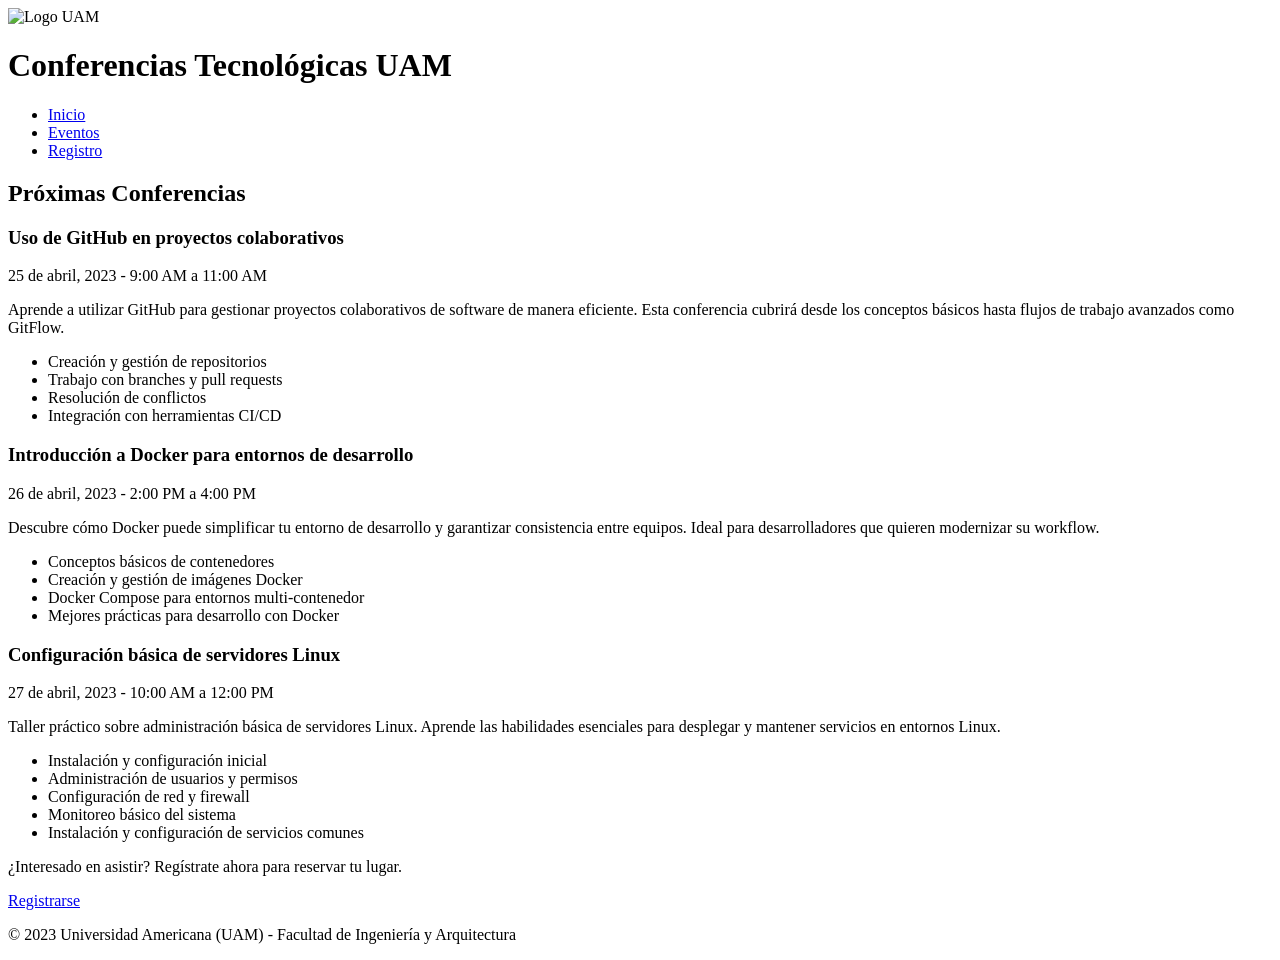
==== eventos.html @ 819c4a8e "Se subio las paginas html del proyecto" ====
<!DOCTYPE html>
<html lang="es">
<head>
    <meta charset="UTF-8">
    <meta name="viewport" content="width=device-width, initial-scale=1.0">
    <title>Eventos Tecnológicos UAM</title>
    <link rel="stylesheet" href="css/styles.css">
</head>
<body>
    <header>
        <div class="logo">
            <img src="img/logo-uam.png" alt="Logo UAM">
            <h1>Conferencias Tecnológicas UAM</h1>
        </div>
        <nav>
            <ul>
                <li><a href="index.html">Inicio</a></li>
                <li><a href="eventos.html" class="active">Eventos</a></li>
                <li><a href="registro.html">Registro</a></li>
            </ul>
        </nav>
    </header>

    <main>
        <section class="eventos">
            <h2>Próximas Conferencias</h2>
            
            <article class="evento">
                <h3>Uso de GitHub en proyectos colaborativos</h3>
                <p class="fecha">25 de abril, 2023 - 9:00 AM a 11:00 AM</p>
                <p class="descripcion">Aprende a utilizar GitHub para gestionar proyectos colaborativos de software de manera eficiente. Esta conferencia cubrirá desde los conceptos básicos hasta flujos de trabajo avanzados como GitFlow.</p>
                <ul class="temas">
                    <li>Creación y gestión de repositorios</li>
                    <li>Trabajo con branches y pull requests</li>
                    <li>Resolución de conflictos</li>
                    <li>Integración con herramientas CI/CD</li>
                </ul>
            </article>
            
            <article class="evento">
                <h3>Introducción a Docker para entornos de desarrollo</h3>
                <p class="fecha">26 de abril, 2023 - 2:00 PM a 4:00 PM</p>
                <p class="descripcion">Descubre cómo Docker puede simplificar tu entorno de desarrollo y garantizar consistencia entre equipos. Ideal para desarrolladores que quieren modernizar su workflow.</p>
                <ul class="temas">
                    <li>Conceptos básicos de contenedores</li>
                    <li>Creación y gestión de imágenes Docker</li>
                    <li>Docker Compose para entornos multi-contenedor</li>
                    <li>Mejores prácticas para desarrollo con Docker</li>
                </ul>
            </article>
            
            <article class="evento">
                <h3>Configuración básica de servidores Linux</h3>
                <p class="fecha">27 de abril, 2023 - 10:00 AM a 12:00 PM</p>
                <p class="descripcion">Taller práctico sobre administración básica de servidores Linux. Aprende las habilidades esenciales para desplegar y mantener servicios en entornos Linux.</p>
                <ul class="temas">
                    <li>Instalación y configuración inicial</li>
                    <li>Administración de usuarios y permisos</li>
                    <li>Configuración de red y firewall</li>
                    <li>Monitoreo básico del sistema</li>
                    <li>Instalación y configuración de servicios comunes</li>
                </ul>
            </article>
            
            <div class="cta">
                <p>¿Interesado en asistir? Regístrate ahora para reservar tu lugar.</p>
                <a href="registro.html" class="btn">Registrarse</a>
            </div>
        </section>
    </main>

    <footer>
        <p>&copy; 2023 Universidad Americana (UAM) - Facultad de Ingeniería y Arquitectura</p>
    </footer>
</body>
</html>
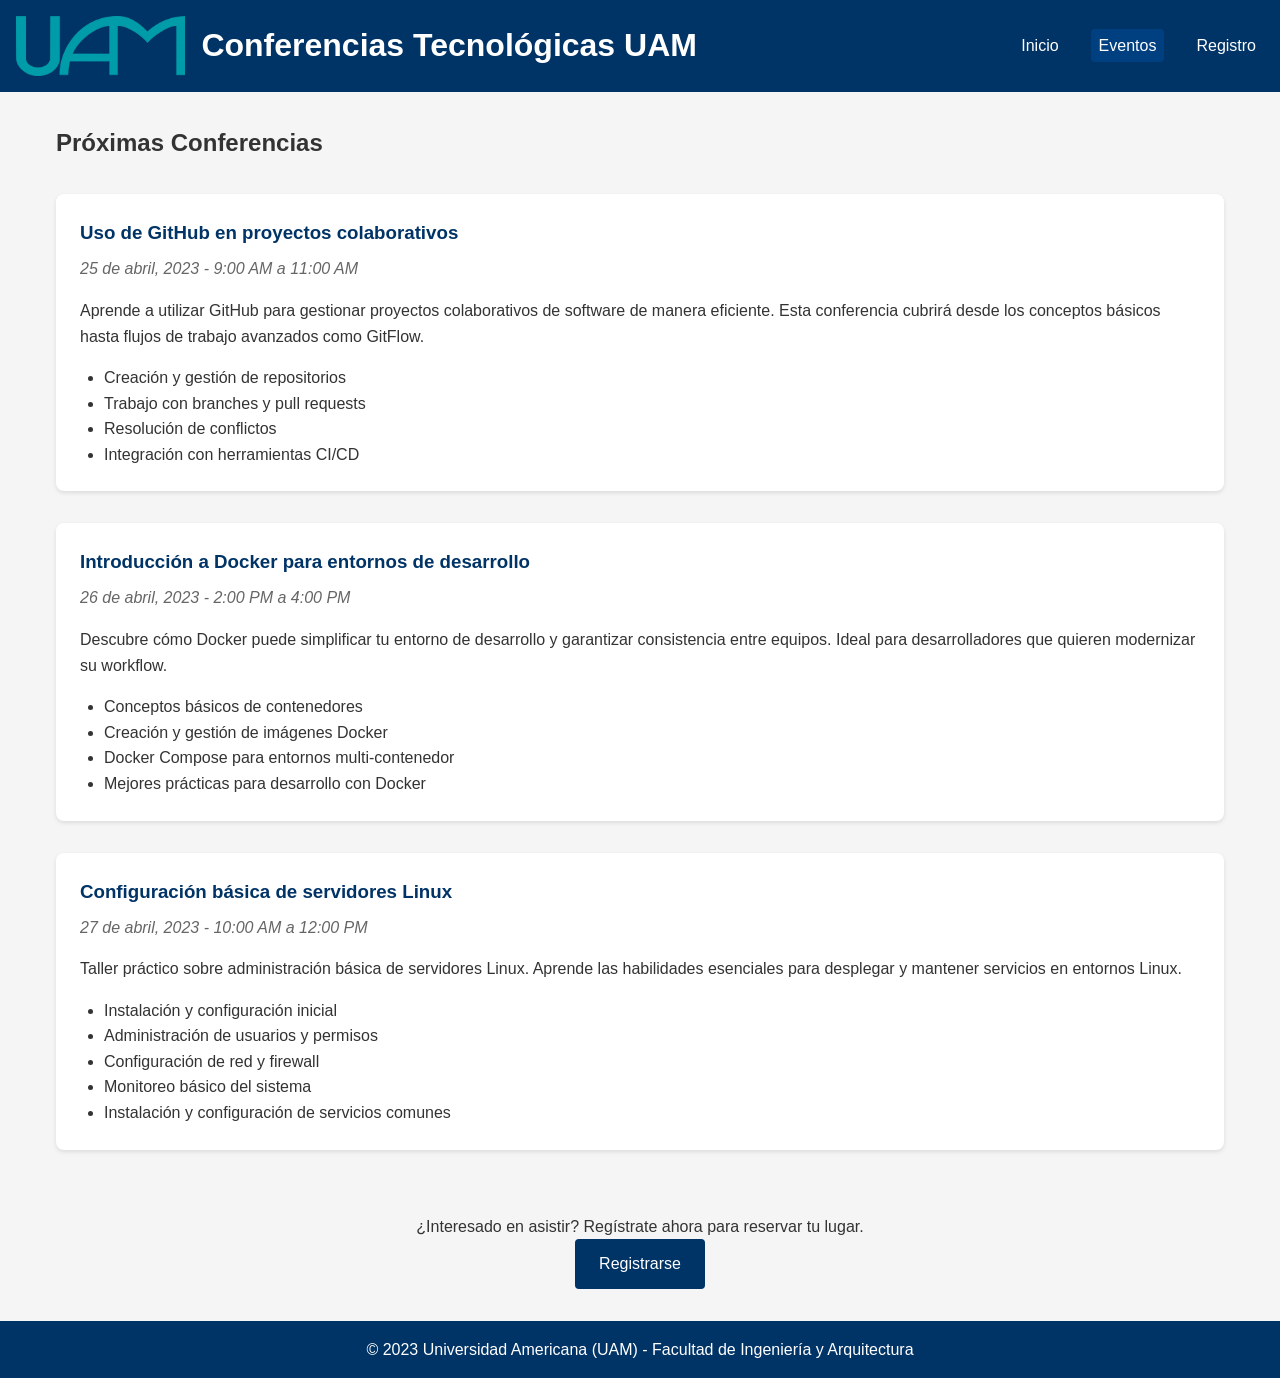
==== commit 6a662985: "Se agrego carrusel.css y imagenes locales en el proyecto" ====
--- a/eventos.html
+++ b/eventos.html
@@ -9,7 +9,7 @@
 <body>
     <header>
         <div class="logo">
-            <img src="img/logo-uam.png" alt="Logo UAM">
+            <img src="images/logo-uam.png" alt="Logo UAM">
             <h1>Conferencias Tecnológicas UAM</h1>
         </div>
         <nav>
--- a/css/styles.css
+++ b/css/styles.css
@@ -0,0 +1,205 @@
+/* Estilos generales */
+* {
+    margin: 0;
+    padding: 0;
+    box-sizing: border-box;
+    font-family: 'Segoe UI', Tahoma, Geneva, Verdana, sans-serif;
+}
+
+body {
+    line-height: 1.6;
+    color: #333;
+    background-color: #f5f5f5;
+}
+
+header {
+    background-color: #003366;
+    color: white;
+    padding: 1rem;
+    display: flex;
+    justify-content: space-between;
+    align-items: center;
+    flex-wrap: wrap;
+}
+
+.logo {
+    display: flex;
+    align-items: center;
+    gap: 1rem;
+}
+
+.logo img {
+    height: 60px;
+}
+
+nav ul {
+    display: flex;
+    list-style: none;
+    gap: 1.5rem;
+}
+
+nav a {
+    color: white;
+    text-decoration: none;
+    font-weight: 500;
+    padding: 0.5rem;
+    border-radius: 4px;
+    transition: background-color 0.3s;
+}
+
+nav a:hover, nav a.active {
+    background-color: #004080;
+}
+
+main {
+    max-width: 1200px;
+    margin: 2rem auto;
+    padding: 0 1rem;
+}
+
+footer {
+    background-color: #003366;
+    color: white;
+    text-align: center;
+    padding: 1rem;
+    margin-top: 2rem;
+}
+
+/* Estilos específicos para la página de inicio */
+.about-uam {
+    margin-bottom: 3rem;
+}
+
+.about-uam article {
+    margin-bottom: 2rem;
+    background-color: white;
+    padding: 1.5rem;
+    border-radius: 8px;
+    box-shadow: 0 2px 4px rgba(0,0,0,0.1);
+}
+
+/* Estilos para la página de eventos */
+.eventos {
+    display: grid;
+    gap: 2rem;
+}
+
+.evento {
+    background-color: white;
+    padding: 1.5rem;
+    border-radius: 8px;
+    box-shadow: 0 2px 4px rgba(0,0,0,0.1);
+}
+
+.evento h3 {
+    color: #003366;
+    margin-bottom: 0.5rem;
+}
+
+.fecha {
+    font-style: italic;
+    color: #666;
+    margin-bottom: 1rem;
+}
+
+.temas {
+    margin-top: 1rem;
+    padding-left: 1.5rem;
+}
+
+.cta {
+    text-align: center;
+    margin-top: 2rem;
+}
+
+.btn {
+    display: inline-block;
+    background-color: #003366;
+    color: white;
+    padding: 0.75rem 1.5rem;
+    border: none;
+    border-radius: 4px;
+    text-decoration: none;
+    font-weight: 500;
+    cursor: pointer;
+    transition: background-color 0.3s;
+}
+
+.btn:hover {
+    background-color: #004080;
+}
+
+/* Estilos para el formulario de registro */
+.registro {
+    max-width: 800px;
+    margin: 0 auto;
+    background-color: white;
+    padding: 2rem;
+    border-radius: 8px;
+    box-shadow: 0 2px 4px rgba(0,0,0,0.1);
+}
+
+.form-group {
+    margin-bottom: 1.5rem;
+}
+
+label {
+    display: block;
+    margin-bottom: 0.5rem;
+    font-weight: 500;
+}
+
+input[type="text"],
+input[type="email"],
+select {
+    width: 100%;
+    padding: 0.75rem;
+    border: 1px solid #ddd;
+    border-radius: 4px;
+    font-size: 1rem;
+}
+
+.checkbox-group {
+    margin-bottom: 0.5rem;
+}
+
+.checkbox-group input {
+    margin-right: 0.5rem;
+}
+
+.error-message {
+    color: #d9534f;
+    font-size: 0.875rem;
+    margin-top: 0.25rem;
+    display: block;
+}
+
+.hidden {
+    display: none;
+}
+
+#confirmacion {
+    background-color: #dff0d8;
+    border: 1px solid #d6e9c6;
+    color: #3c763d;
+    padding: 1.5rem;
+    border-radius: 4px;
+    margin-top: 1rem;
+}
+
+/* Estilos responsivos */
+@media (max-width: 768px) {
+    header {
+        flex-direction: column;
+        text-align: center;
+    }
+    
+    nav ul {
+        margin-top: 1rem;
+        justify-content: center;
+    }
+    
+    .logo {
+        justify-content: center;
+    }
+}
